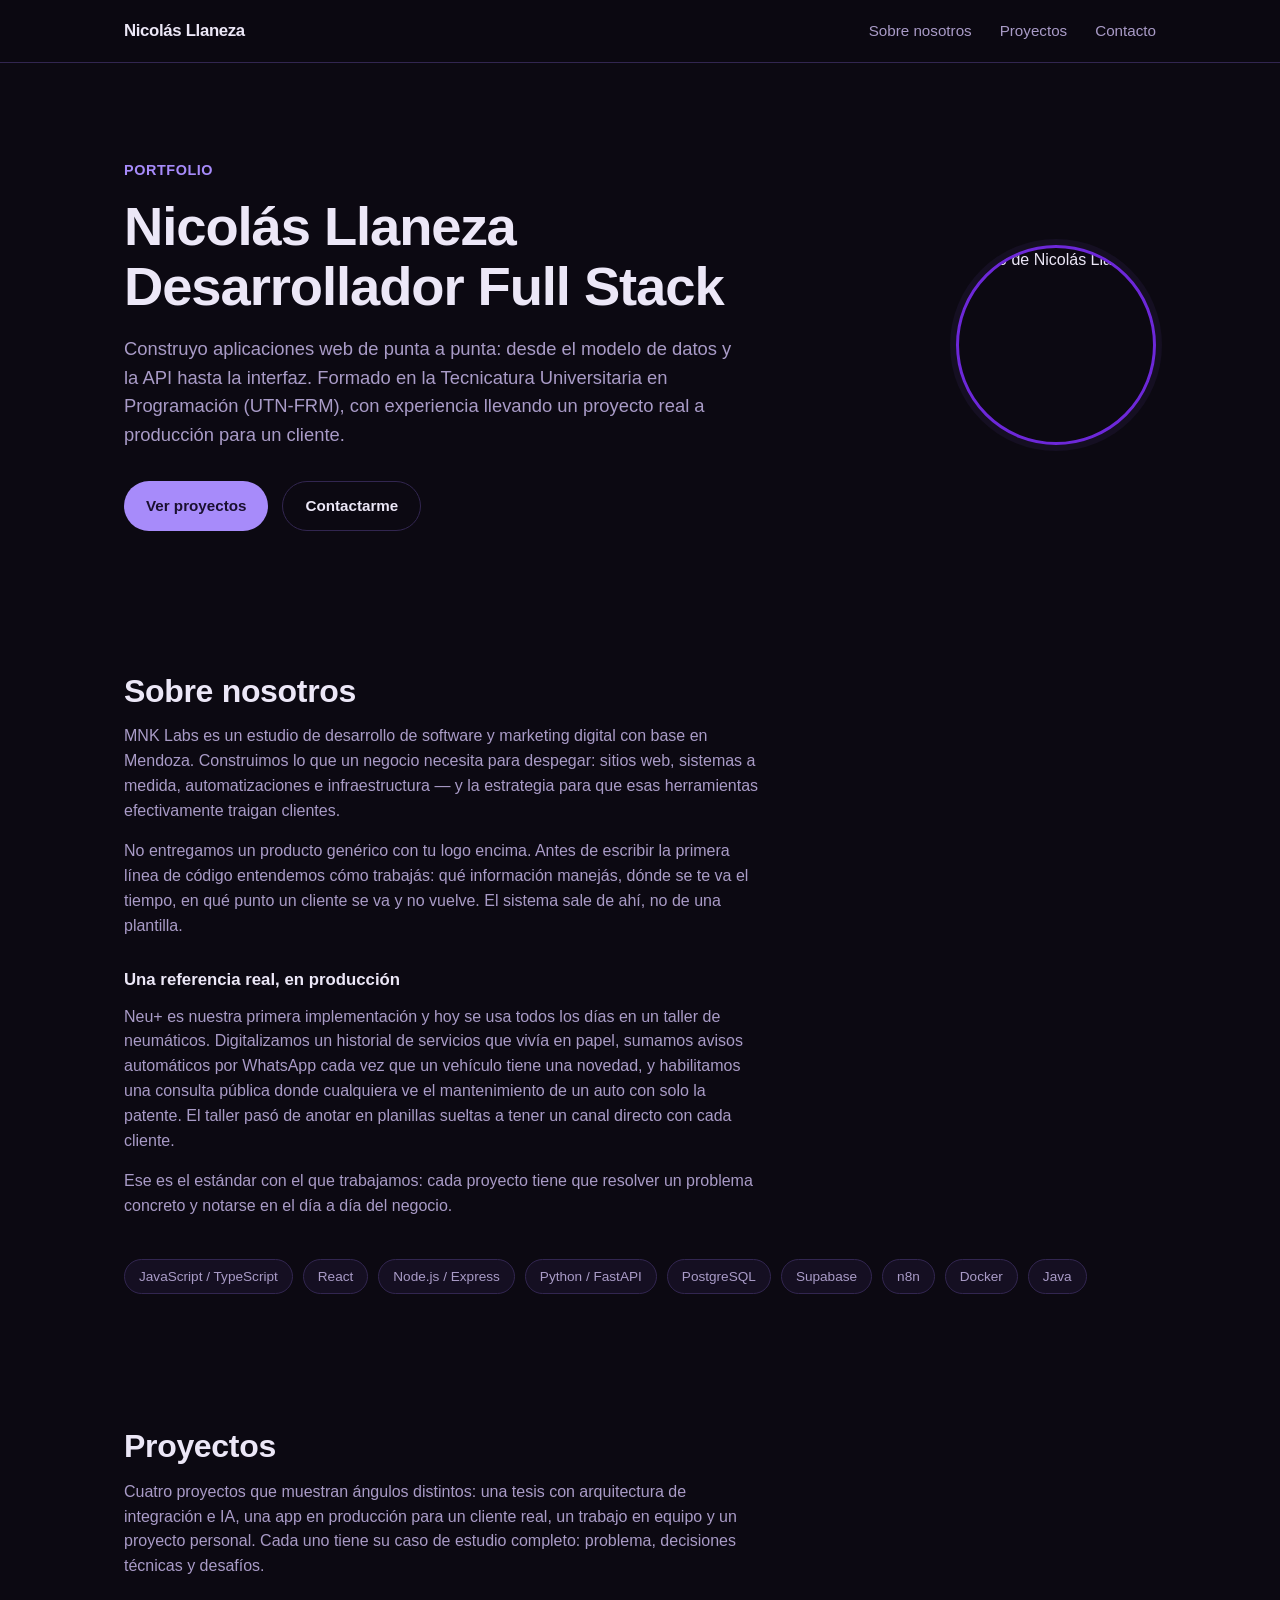
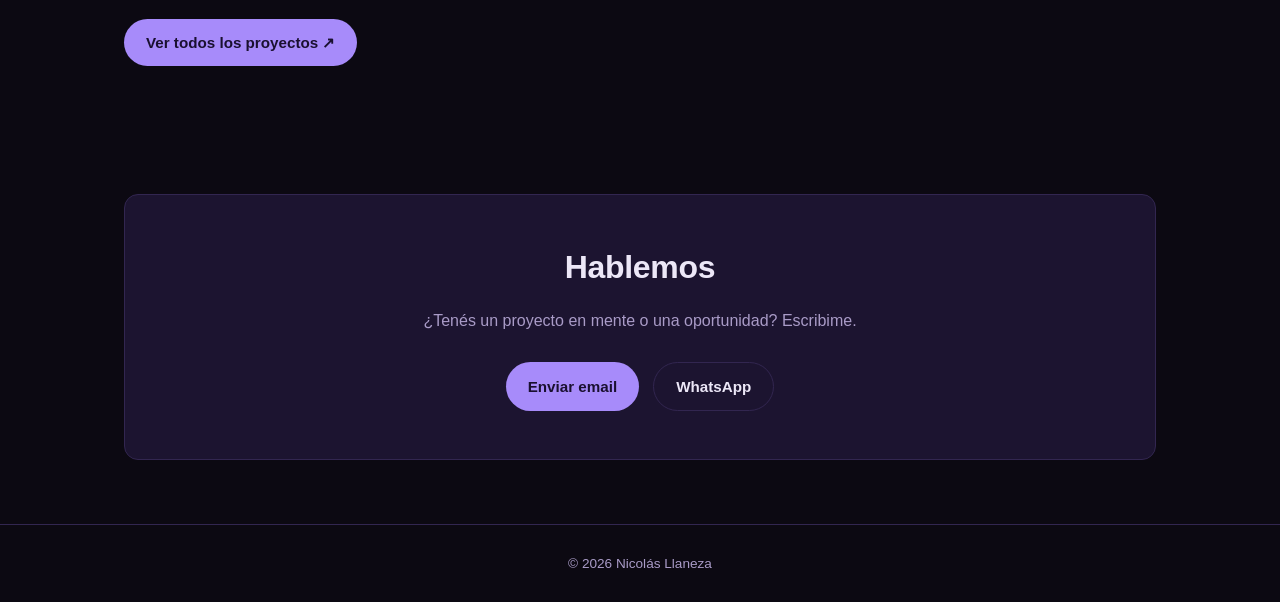
==== index.html @ ff7ce4b2 "Rewrite about section as MNK Labs company copy Reframes "Sobre mí" as "Sobre nosotros" from the stud" ====
<!DOCTYPE html>
<html lang="es">
<head>
<meta charset="UTF-8">
<meta name="viewport" content="width=device-width, initial-scale=1.0">
<title>Nicolás Llaneza — Desarrollador Full Stack</title>
<meta name="description" content="Portfolio de Nicolás Llaneza, desarrollador full stack. Proyectos con React, Node, FastAPI, Supabase y n8n.">
<link rel="stylesheet" href="assets/style.css">
</head>
<body>

<header>
  <div class="wrap">
    <nav>
      <a class="logo" href="#top">Nicolás Llaneza</a>
      <ul class="nav-links">
        <li><a href="#nosotros">Sobre nosotros</a></li>
        <li><a href="proyectos/">Proyectos</a></li>
        <li><a href="#contacto">Contacto</a></li>
      </ul>
    </nav>
  </div>
</header>

<main>
  <div class="wrap">
    <section class="hero" id="top">
      <div class="hero-inner">
        <div class="hero-text">
          <div class="eyebrow">Portfolio</div>
          <h1>Nicolás Llaneza<br>Desarrollador Full Stack</h1>
          <p class="lead">
            Construyo aplicaciones web de punta a punta: desde el modelo de datos y la API
            hasta la interfaz. Formado en la Tecnicatura Universitaria en Programación (UTN-FRM),
            con experiencia llevando un proyecto real a producción para un cliente.
          </p>
          <div class="btn-row">
            <a class="btn btn-primary" href="proyectos/">Ver proyectos</a>
            <a class="btn btn-ghost" href="#contacto">Contactarme</a>
          </div>
        </div>
        <img class="avatar" src="assets/avatar.jpg" alt="Foto de Nicolás Llaneza">
      </div>
    </section>

    <section id="nosotros">
      <h2>Sobre nosotros</h2>
      <p class="section-sub" style="margin-bottom: 16px;">
        MNK Labs es un estudio de desarrollo de software y marketing digital con base en
        Mendoza. Construimos lo que un negocio necesita para despegar: sitios web, sistemas
        a medida, automatizaciones e infraestructura — y la estrategia para que esas
        herramientas efectivamente traigan clientes.
      </p>
      <p class="section-sub" style="margin-bottom: 16px;">
        No entregamos un producto genérico con tu logo encima. Antes de escribir la primera
        línea de código entendemos cómo trabajás: qué información manejás, dónde se te va el
        tiempo, en qué punto un cliente se va y no vuelve. El sistema sale de ahí, no de una
        plantilla.
      </p>
      <h3 class="subheading">Una referencia real, en producción</h3>
      <p class="section-sub" style="margin-bottom: 16px;">
        Neu+ es nuestra primera implementación y hoy se usa todos los días en un taller de
        neumáticos. Digitalizamos un historial de servicios que vivía en papel, sumamos
        avisos automáticos por WhatsApp cada vez que un vehículo tiene una novedad, y
        habilitamos una consulta pública donde cualquiera ve el mantenimiento de un auto con
        solo la patente. El taller pasó de anotar en planillas sueltas a tener un canal
        directo con cada cliente.
      </p>
      <p class="section-sub">
        Ese es el estándar con el que trabajamos: cada proyecto tiene que resolver un
        problema concreto y notarse en el día a día del negocio.
      </p>
      <div class="stack-tags">
        <span class="tag">JavaScript / TypeScript</span>
        <span class="tag">React</span>
        <span class="tag">Node.js / Express</span>
        <span class="tag">Python / FastAPI</span>
        <span class="tag">PostgreSQL</span>
        <span class="tag">Supabase</span>
        <span class="tag">n8n</span>
        <span class="tag">Docker</span>
        <span class="tag">Java</span>
      </div>
    </section>

    <section id="proyectos">
      <h2>Proyectos</h2>
      <p class="section-sub">
        Cuatro proyectos que muestran ángulos distintos: una tesis con arquitectura de
        integración e IA, una app en producción para un cliente real, un trabajo en equipo
        y un proyecto personal. Cada uno tiene su caso de estudio completo: problema,
        decisiones técnicas y desafíos.
      </p>
      <div class="btn-row">
        <a class="btn btn-primary" href="proyectos/">Ver todos los proyectos ↗</a>
      </div>
    </section>

    <section id="contacto">
      <div class="contact-card">
        <h2>Hablemos</h2>
        <p>¿Tenés un proyecto en mente o una oportunidad? Escribime.</p>
        <div class="btn-row" style="justify-content: center;">
          <a class="btn btn-primary" href="mailto:nicolasllanezabvb@gmail.com">Enviar email</a>
          <a class="btn btn-ghost" href="https://wa.me/5492613075850" target="_blank" rel="noopener">WhatsApp</a>
        </div>
      </div>
    </section>
  </div>
</main>

<footer>
  <div class="wrap">
    © <span id="year"></span> Nicolás Llaneza
  </div>
</footer>

<script>
  document.getElementById('year').textContent = new Date().getFullYear();
</script>

</body>
</html>
---- assets/style.css ----
:root {
  --bg: #0c0912;
  --bg-alt: #150f22;
  --card: #1c1430;
  --border: #322650;
  --text: #ece7f7;
  --text-dim: #a99bc7;
  --accent: #a78bfa;
  --accent-dim: #6d28d9;
  --radius: 14px;
  --max-width: 1080px;
}

* { box-sizing: border-box; }

html { scroll-behavior: smooth; }

body {
  margin: 0;
  background: var(--bg);
  color: var(--text);
  font-family: -apple-system, BlinkMacSystemFont, "Segoe UI", Roboto, Helvetica, Arial, sans-serif;
  line-height: 1.55;
}

a { color: inherit; }

.wrap {
  max-width: var(--max-width);
  margin: 0 auto;
  padding: 0 24px;
}

/* Nav */
header {
  position: sticky;
  top: 0;
  z-index: 20;
  background: rgba(12, 9, 18, 0.85);
  backdrop-filter: blur(10px);
  border-bottom: 1px solid var(--border);
}

nav {
  display: flex;
  align-items: center;
  justify-content: space-between;
  padding: 18px 0;
}

.logo {
  font-weight: 700;
  letter-spacing: -0.02em;
  text-decoration: none;
  font-size: 1.05rem;
}

.nav-links {
  display: flex;
  gap: 28px;
  list-style: none;
  margin: 0;
  padding: 0;
}

.nav-links a {
  text-decoration: none;
  color: var(--text-dim);
  font-size: 0.95rem;
  transition: color 0.15s;
}

.nav-links a:hover { color: var(--text); }

/* Hero */
.hero {
  padding: 96px 0 72px;
}

.hero-inner {
  display: flex;
  align-items: center;
  gap: 48px;
}

.hero-text { flex: 1; min-width: 0; }

.avatar {
  flex-shrink: 0;
  width: 200px;
  height: 200px;
  border-radius: 50%;
  object-fit: cover;
  border: 3px solid var(--accent-dim);
  box-shadow: 0 0 0 6px var(--bg-alt);
}

.eyebrow {
  color: var(--accent);
  font-size: 0.9rem;
  font-weight: 600;
  letter-spacing: 0.04em;
  text-transform: uppercase;
  margin-bottom: 16px;
}

h1 {
  font-size: clamp(2.2rem, 5vw, 3.4rem);
  line-height: 1.1;
  margin: 0 0 18px;
  letter-spacing: -0.02em;
}

.hero p.lead {
  color: var(--text-dim);
  font-size: 1.15rem;
  max-width: 620px;
  margin: 0 0 32px;
}

.btn-row { display: flex; gap: 14px; flex-wrap: wrap; }

.btn {
  display: inline-flex;
  align-items: center;
  gap: 8px;
  padding: 12px 22px;
  border-radius: 999px;
  text-decoration: none;
  font-size: 0.95rem;
  font-weight: 600;
  transition: transform 0.15s, background 0.15s, border-color 0.15s;
}

.btn-primary {
  background: var(--accent);
  color: #1a1030;
}
.btn-primary:hover { transform: translateY(-1px); background: #c4b5fd; }

.btn-ghost {
  border: 1px solid var(--border);
  color: var(--text);
}
.btn-ghost:hover { border-color: var(--accent-dim); transform: translateY(-1px); }

/* Sections */
section { padding: 64px 0; }

h2 {
  font-size: clamp(1.5rem, 3vw, 2rem);
  margin: 0 0 8px;
  letter-spacing: -0.01em;
}

.section-sub {
  color: var(--text-dim);
  margin: 0 0 40px;
  max-width: 640px;
}

.subheading {
  font-size: 1.05rem;
  color: var(--text);
  margin: 28px 0 12px;
}

/* About / stack */
.stack-tags {
  display: flex;
  flex-wrap: wrap;
  gap: 10px;
  margin-top: 24px;
}

.tag {
  border: 1px solid var(--border);
  background: var(--bg-alt);
  color: var(--text-dim);
  padding: 6px 14px;
  border-radius: 999px;
  font-size: 0.85rem;
}

/* Projects */
.projects-grid {
  display: grid;
  grid-template-columns: repeat(auto-fit, minmax(320px, 1fr));
  gap: 22px;
}

.card {
  background: var(--card);
  border: 1px solid var(--border);
  border-radius: var(--radius);
  padding: 28px;
  display: flex;
  flex-direction: column;
  transition: border-color 0.2s, transform 0.2s;
  text-decoration: none;
}

.card:hover {
  border-color: var(--accent-dim);
  transform: translateY(-3px);
}

.card:focus-visible { outline: 2px solid var(--accent); outline-offset: 2px; }

.card-image {
  width: 100%;
  aspect-ratio: 16 / 10;
  object-fit: cover;
  object-position: top;
  border-radius: 10px;
  border: 1px solid var(--border);
  margin-bottom: 18px;
  background: var(--bg-alt);
}

.card-image-caption {
  font-size: 0.72rem;
  color: var(--text-dim);
  font-style: italic;
  margin: -10px 0 14px;
}

.card-kicker {
  font-size: 0.78rem;
  font-weight: 700;
  letter-spacing: 0.05em;
  text-transform: uppercase;
  color: var(--accent);
  margin-bottom: 10px;
}

.card h3 {
  margin: 0 0 10px;
  font-size: 1.25rem;
  color: var(--text);
}

.card p {
  color: var(--text-dim);
  font-size: 0.95rem;
  margin: 0 0 20px;
  flex-grow: 1;
}

.tags {
  display: flex;
  flex-wrap: wrap;
  gap: 8px;
  margin-bottom: 20px;
}

.tags span {
  font-size: 0.75rem;
  color: var(--text-dim);
  background: var(--bg-alt);
  border: 1px solid var(--border);
  padding: 3px 10px;
  border-radius: 999px;
}

.card-cta {
  display: inline-flex;
  align-items: center;
  gap: 6px;
  font-size: 0.9rem;
  font-weight: 600;
  color: var(--text);
  border-top: 1px solid var(--border);
  padding-top: 16px;
  margin-top: auto;
}
.card:hover .card-cta { color: var(--accent); }

/* Contact */
.contact-card {
  background: var(--card);
  border: 1px solid var(--border);
  border-radius: var(--radius);
  padding: 48px;
  text-align: center;
}

.contact-card h2 { margin-bottom: 12px; }
.contact-card p { color: var(--text-dim); margin-bottom: 28px; }

footer {
  border-top: 1px solid var(--border);
  padding: 28px 0;
  color: var(--text-dim);
  font-size: 0.85rem;
  text-align: center;
}

/* Projects index page */
.page-hero {
  padding: 56px 0 16px;
}

.back-link {
  display: inline-flex;
  align-items: center;
  gap: 6px;
  color: var(--text-dim);
  text-decoration: none;
  font-size: 0.9rem;
  margin-bottom: 20px;
}
.back-link:hover { color: var(--accent); }

/* Case study pages */
.case-hero {
  padding: 48px 0 32px;
}

.case-hero h1 { font-size: clamp(2rem, 4.5vw, 2.8rem); margin-bottom: 14px; }

.case-hero .lead {
  color: var(--text-dim);
  font-size: 1.1rem;
  max-width: 680px;
}

.case-image {
  display: block;
  max-width: 100%;
  width: auto;
  max-height: 70vh;
  border-radius: var(--radius);
  border: 1px solid var(--border);
  object-fit: contain;
  background: var(--bg-alt);
  margin: 24px auto 8px;
}

.case-body {
  max-width: 700px;
  padding: 32px 0;
}

.case-body h2 {
  font-size: 1.25rem;
  margin: 40px 0 12px;
}
.case-body h2:first-child { margin-top: 0; }

.case-body p {
  color: var(--text-dim);
  font-size: 1rem;
  margin: 0 0 16px;
}

.case-body ul { color: var(--text-dim); padding-left: 20px; }
.case-body li { margin-bottom: 8px; }

.case-meta {
  display: flex;
  flex-wrap: wrap;
  gap: 32px;
  padding: 20px 0;
  border-top: 1px solid var(--border);
  border-bottom: 1px solid var(--border);
  margin: 24px 0;
}
.case-meta div { min-width: 120px; }
.case-meta .label {
  font-size: 0.72rem;
  text-transform: uppercase;
  letter-spacing: 0.05em;
  color: var(--text-dim);
  margin-bottom: 4px;
}
.case-meta .value { font-weight: 600; color: var(--text); font-size: 0.95rem; }

.pager {
  display: flex;
  justify-content: space-between;
  border-top: 1px solid var(--border);
  padding-top: 24px;
  margin-top: 16px;
  font-size: 0.9rem;
}
.pager a { text-decoration: none; color: var(--text-dim); }
.pager a:hover { color: var(--accent); }

@media (max-width: 640px) {
  .nav-links { gap: 16px; }
  .hero { padding: 64px 0 48px; }
  .contact-card { padding: 32px 20px; }
  .hero-inner { flex-direction: column-reverse; text-align: center; gap: 28px; }
  .hero-text .lead { margin-left: auto; margin-right: auto; }
  .avatar { width: 140px; height: 140px; }
  .case-meta { gap: 20px; }
}
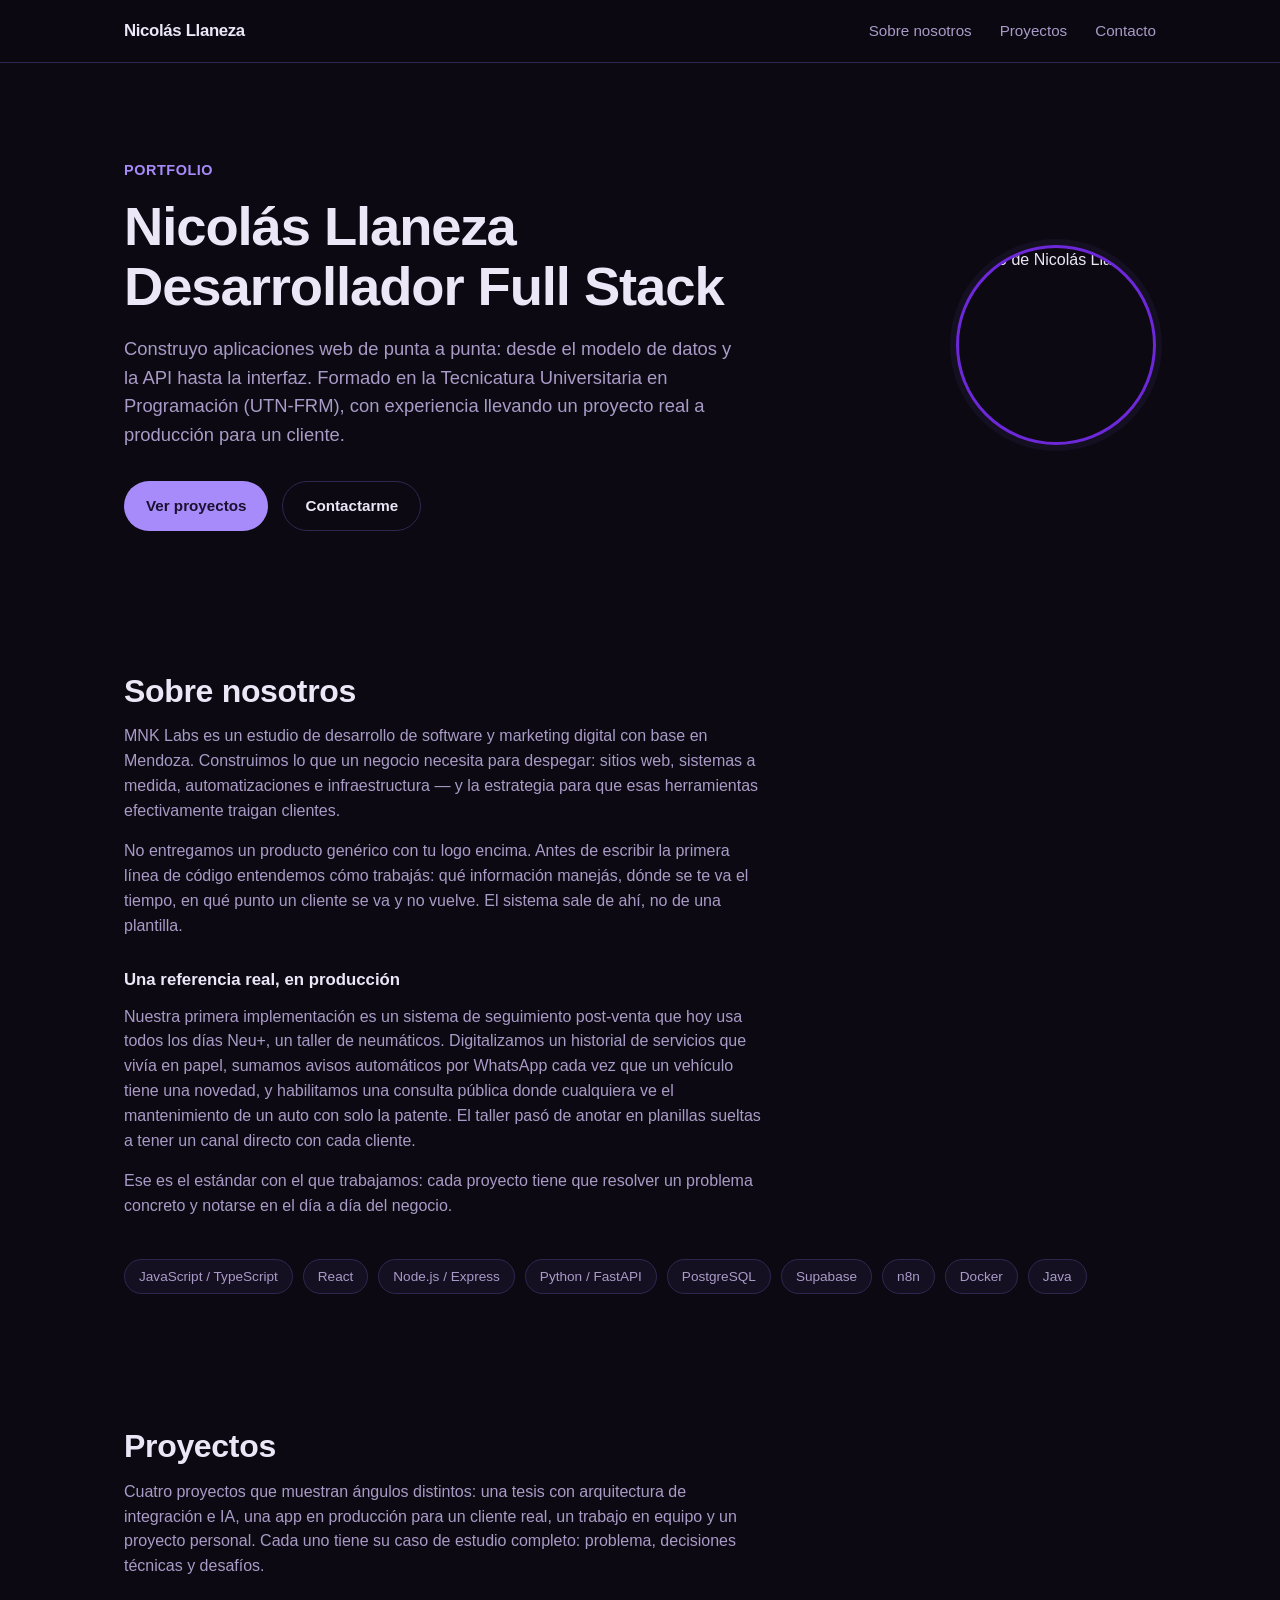
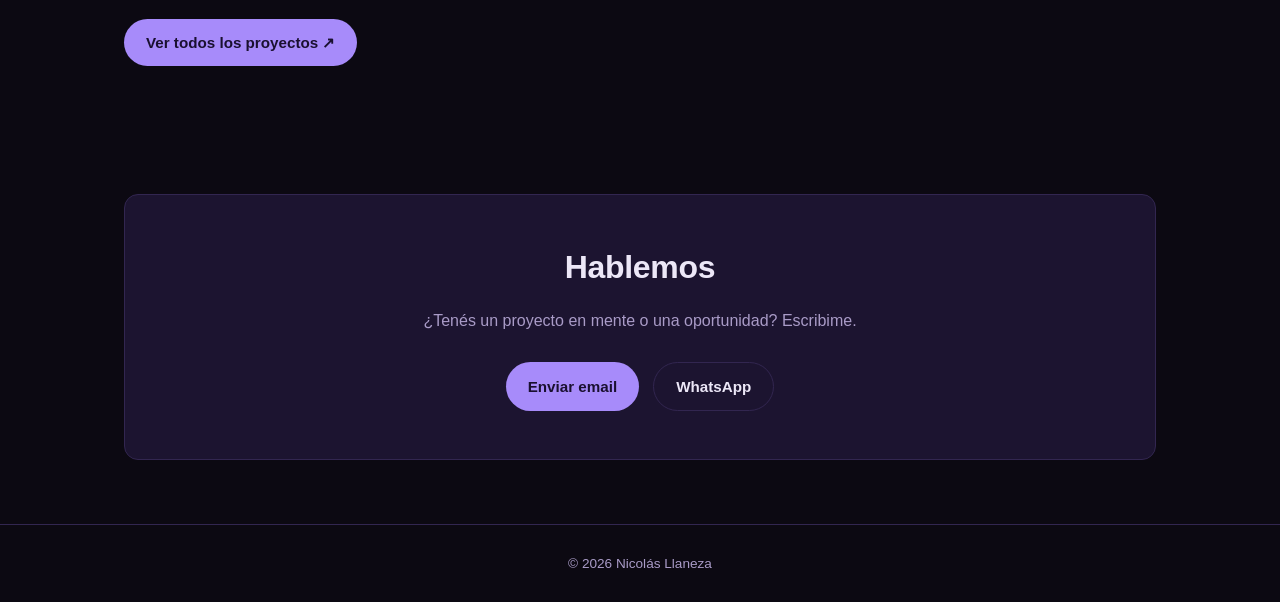
==== commit d94e222f: "Fix: Neu+ is the client, not the name of the system The case study was titled "Neu+" as if that were" ====
--- a/index.html
+++ b/index.html
@@ -59,12 +59,12 @@
       </p>
       <h3 class="subheading">Una referencia real, en producción</h3>
       <p class="section-sub" style="margin-bottom: 16px;">
-        Neu+ es nuestra primera implementación y hoy se usa todos los días en un taller de
-        neumáticos. Digitalizamos un historial de servicios que vivía en papel, sumamos
-        avisos automáticos por WhatsApp cada vez que un vehículo tiene una novedad, y
-        habilitamos una consulta pública donde cualquiera ve el mantenimiento de un auto con
-        solo la patente. El taller pasó de anotar en planillas sueltas a tener un canal
-        directo con cada cliente.
+        Nuestra primera implementación es un sistema de seguimiento post-venta que hoy usa
+        todos los días Neu+, un taller de neumáticos. Digitalizamos un historial de
+        servicios que vivía en papel, sumamos avisos automáticos por WhatsApp cada vez que
+        un vehículo tiene una novedad, y habilitamos una consulta pública donde cualquiera
+        ve el mantenimiento de un auto con solo la patente. El taller pasó de anotar en
+        planillas sueltas a tener un canal directo con cada cliente.
       </p>
       <p class="section-sub">
         Ese es el estándar con el que trabajamos: cada proyecto tiene que resolver un
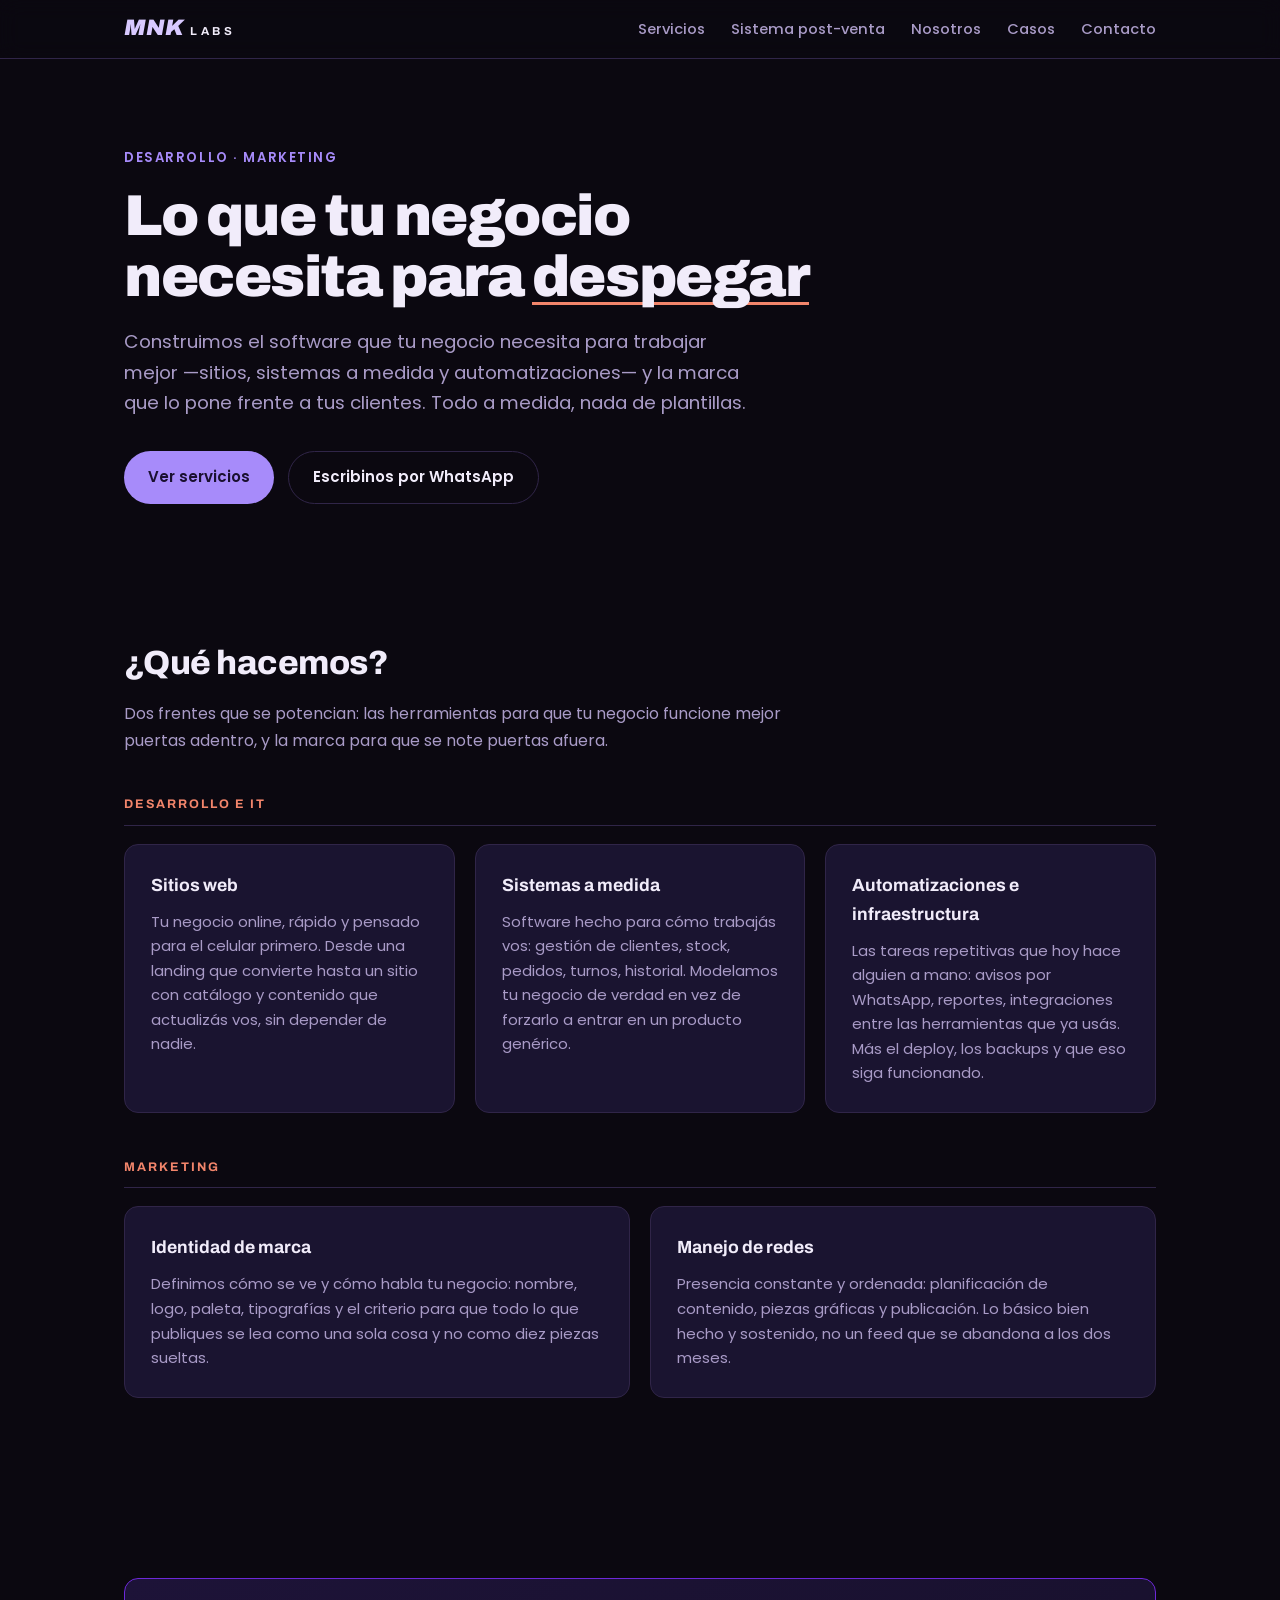
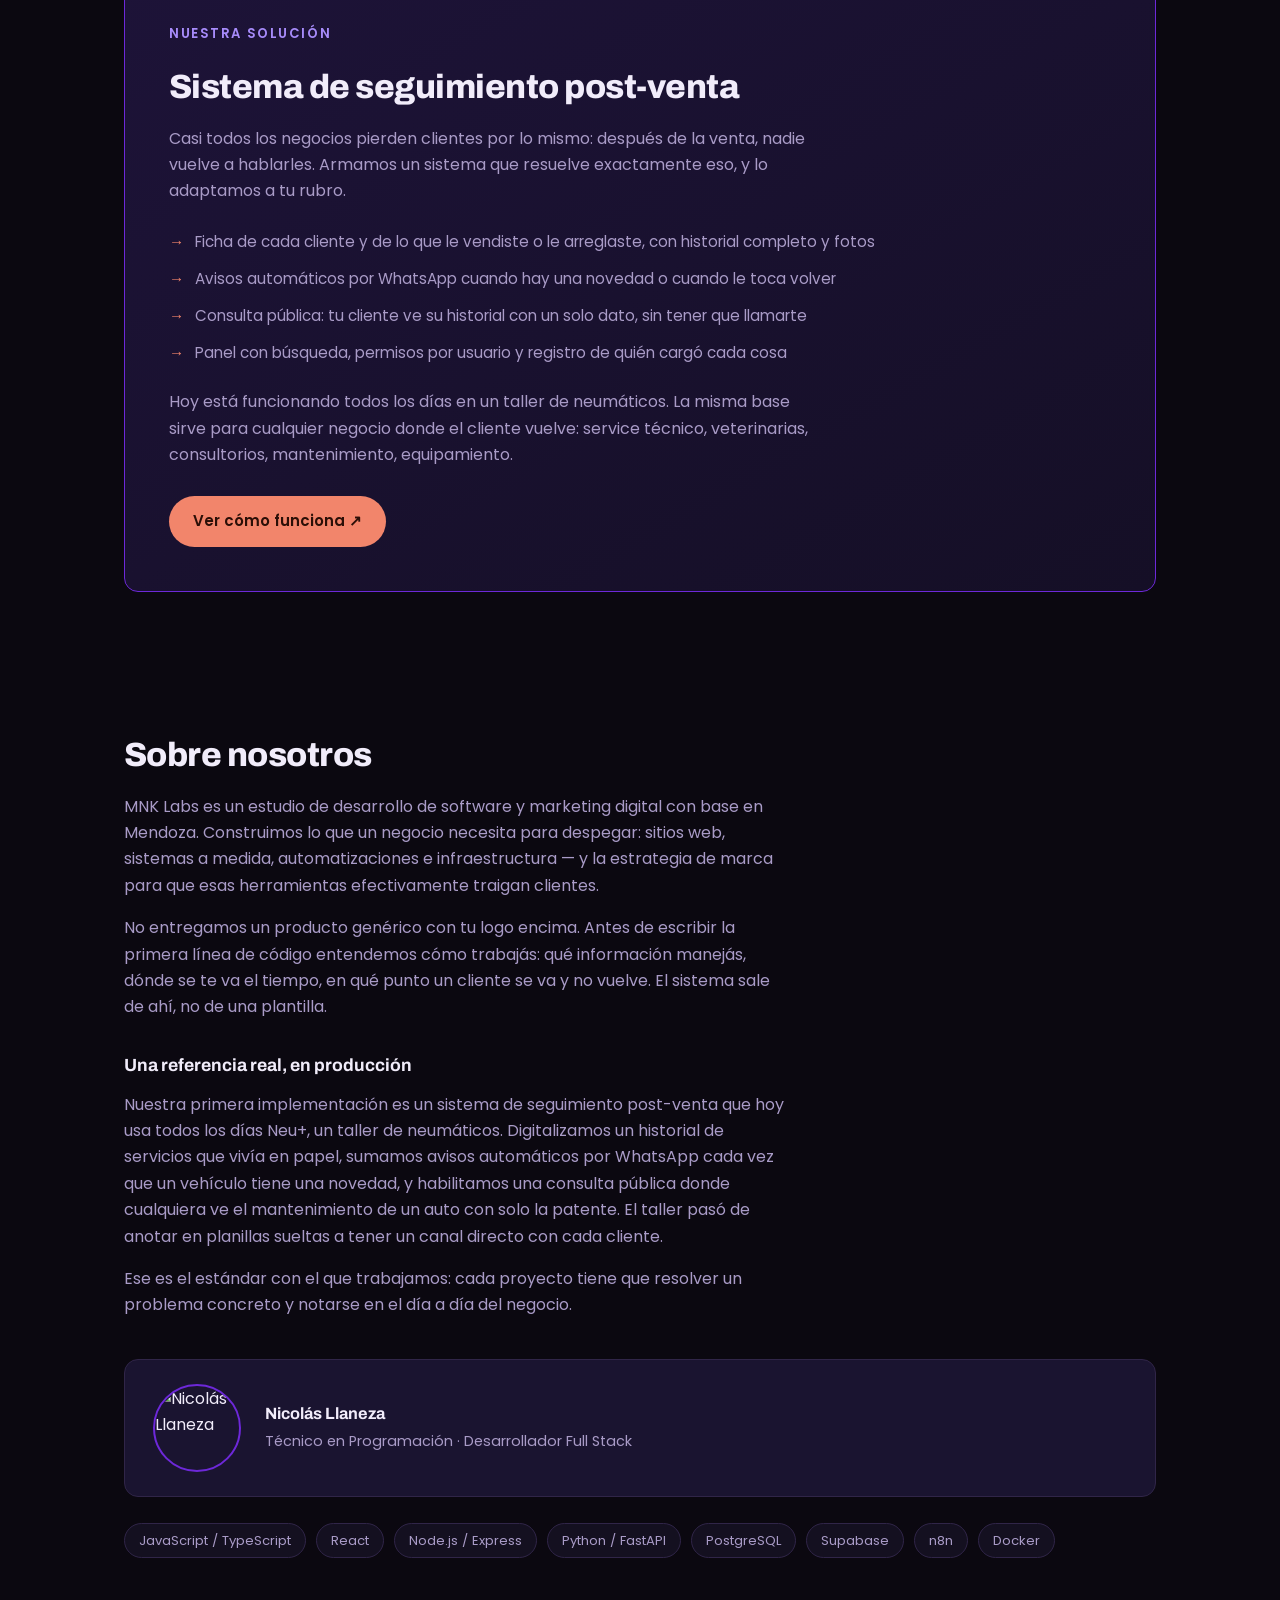
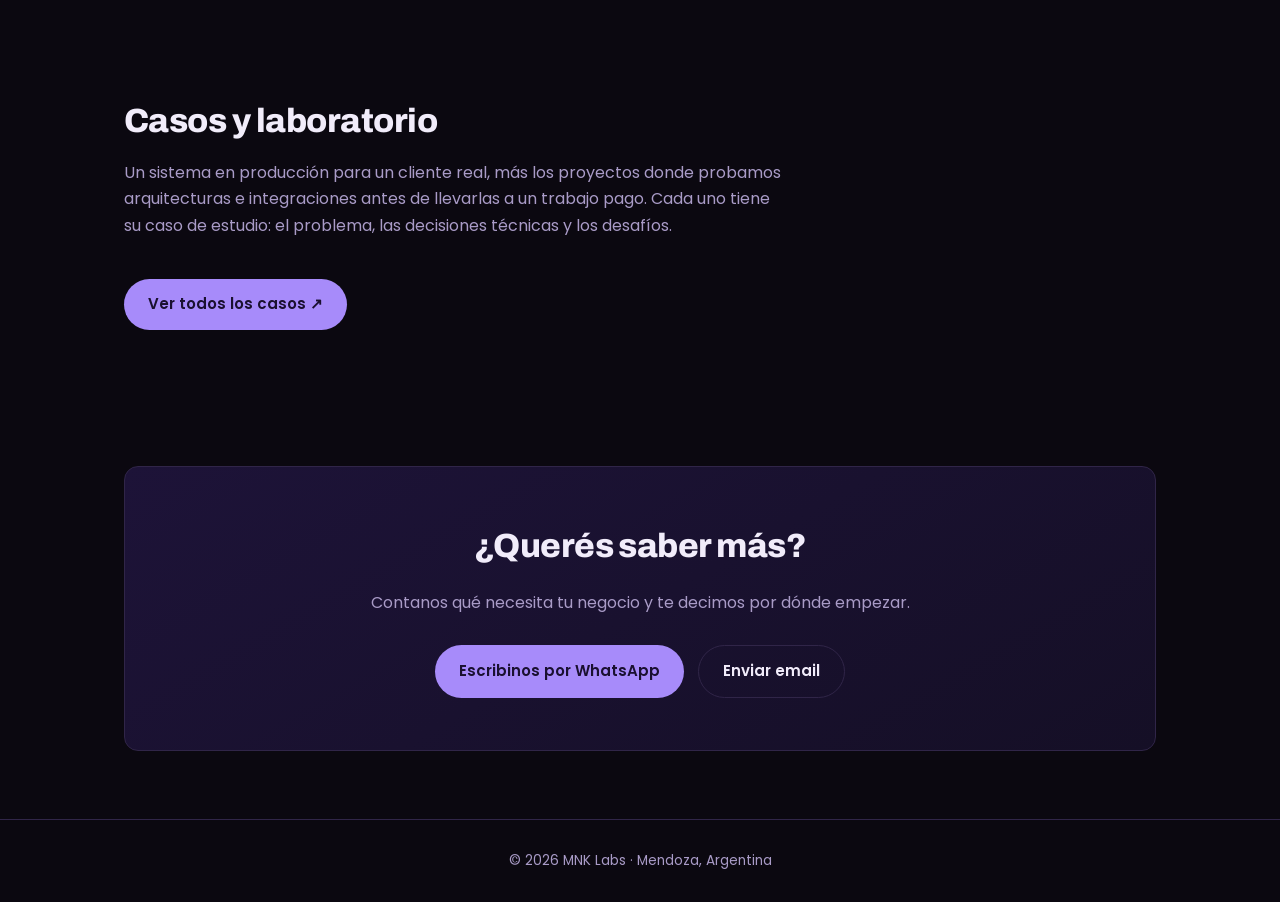
==== commit fa38101c: "Rebrand site from personal portfolio to MNK Labs Turns the personal portfolio into a studio site:  -" ====
--- a/index.html
+++ b/index.html
@@ -3,8 +3,11 @@
 <head>
 <meta charset="UTF-8">
 <meta name="viewport" content="width=device-width, initial-scale=1.0">
-<title>Nicolás Llaneza — Desarrollador Full Stack</title>
-<meta name="description" content="Portfolio de Nicolás Llaneza, desarrollador full stack. Proyectos con React, Node, FastAPI, Supabase y n8n.">
+<title>MNK Labs — Software y marketing para tu negocio</title>
+<meta name="description" content="MNK Labs: desarrollo de sitios web, sistemas a medida, automatizaciones e identidad de marca. Estudio de software y marketing en Mendoza.">
+<link rel="preconnect" href="https://fonts.googleapis.com">
+<link rel="preconnect" href="https://fonts.gstatic.com" crossorigin>
+<link href="https://fonts.googleapis.com/css2?family=Archivo:ital,wght@0,400..900;1,400..900&family=Poppins:wght@400;500;600;700&display=swap" rel="stylesheet">
 <link rel="stylesheet" href="assets/style.css">
 </head>
 <body>
@@ -12,10 +15,12 @@
 <header>
   <div class="wrap">
     <nav>
-      <a class="logo" href="#top">Nicolás Llaneza</a>
+      <a class="logo" href="#top"><span class="logo-mnk">MNK</span><span class="logo-labs">LABS</span></a>
       <ul class="nav-links">
-        <li><a href="#nosotros">Sobre nosotros</a></li>
-        <li><a href="proyectos/">Proyectos</a></li>
+        <li><a href="#servicios">Servicios</a></li>
+        <li><a href="#sistema">Sistema post-venta</a></li>
+        <li><a href="#nosotros">Nosotros</a></li>
+        <li><a href="proyectos/">Casos</a></li>
         <li><a href="#contacto">Contacto</a></li>
       </ul>
     </nav>
@@ -24,22 +29,104 @@
 
 <main>
   <div class="wrap">
+
     <section class="hero" id="top">
-      <div class="hero-inner">
-        <div class="hero-text">
-          <div class="eyebrow">Portfolio</div>
-          <h1>Nicolás Llaneza<br>Desarrollador Full Stack</h1>
-          <p class="lead">
-            Construyo aplicaciones web de punta a punta: desde el modelo de datos y la API
-            hasta la interfaz. Formado en la Tecnicatura Universitaria en Programación (UTN-FRM),
-            con experiencia llevando un proyecto real a producción para un cliente.
-          </p>
-          <div class="btn-row">
-            <a class="btn btn-primary" href="proyectos/">Ver proyectos</a>
-            <a class="btn btn-ghost" href="#contacto">Contactarme</a>
-          </div>
-        </div>
-        <img class="avatar" src="assets/avatar.jpg" alt="Foto de Nicolás Llaneza">
+      <div class="eyebrow">Desarrollo · Marketing</div>
+      <h1>Lo que tu negocio<br>necesita para <span class="underline">despegar</span></h1>
+      <p class="lead">
+        Construimos el software que tu negocio necesita para trabajar mejor —sitios,
+        sistemas a medida y automatizaciones— y la marca que lo pone frente a tus clientes.
+        Todo a medida, nada de plantillas.
+      </p>
+      <div class="btn-row">
+        <a class="btn btn-primary" href="#servicios">Ver servicios</a>
+        <a class="btn btn-ghost" href="https://wa.me/5492613075850" target="_blank" rel="noopener">Escribinos por WhatsApp</a>
+      </div>
+    </section>
+
+    <section id="servicios">
+      <h2>¿Qué hacemos?</h2>
+      <p class="section-sub">
+        Dos frentes que se potencian: las herramientas para que tu negocio funcione mejor
+        puertas adentro, y la marca para que se note puertas afuera.
+      </p>
+
+      <div class="service-group">
+        <div class="group-label">Desarrollo e IT</div>
+        <div class="services-grid">
+          <div class="service">
+            <h3>Sitios web</h3>
+            <p>
+              Tu negocio online, rápido y pensado para el celular primero. Desde una
+              landing que convierte hasta un sitio con catálogo y contenido que
+              actualizás vos, sin depender de nadie.
+            </p>
+          </div>
+          <div class="service">
+            <h3>Sistemas a medida</h3>
+            <p>
+              Software hecho para cómo trabajás vos: gestión de clientes, stock, pedidos,
+              turnos, historial. Modelamos tu negocio de verdad en vez de forzarlo a
+              entrar en un producto genérico.
+            </p>
+          </div>
+          <div class="service">
+            <h3>Automatizaciones e infraestructura</h3>
+            <p>
+              Las tareas repetitivas que hoy hace alguien a mano: avisos por WhatsApp,
+              reportes, integraciones entre las herramientas que ya usás. Más el deploy,
+              los backups y que eso siga funcionando.
+            </p>
+          </div>
+        </div>
+      </div>
+
+      <div class="service-group">
+        <div class="group-label">Marketing</div>
+        <div class="services-grid">
+          <div class="service">
+            <h3>Identidad de marca</h3>
+            <p>
+              Definimos cómo se ve y cómo habla tu negocio: nombre, logo, paleta,
+              tipografías y el criterio para que todo lo que publiques se lea como una
+              sola cosa y no como diez piezas sueltas.
+            </p>
+          </div>
+          <div class="service">
+            <h3>Manejo de redes</h3>
+            <p>
+              Presencia constante y ordenada: planificación de contenido, piezas gráficas
+              y publicación. Lo básico bien hecho y sostenido, no un feed que se abandona
+              a los dos meses.
+            </p>
+          </div>
+        </div>
+      </div>
+    </section>
+
+    <section id="sistema">
+      <div class="product">
+        <div class="eyebrow">Nuestra solución</div>
+        <h2>Sistema de seguimiento post-venta</h2>
+        <p class="section-sub" style="margin-bottom: 0;">
+          Casi todos los negocios pierden clientes por lo mismo: después de la venta, nadie
+          vuelve a hablarles. Armamos un sistema que resuelve exactamente eso, y lo
+          adaptamos a tu rubro.
+        </p>
+        <ul>
+          <li>Ficha de cada cliente y de lo que le vendiste o le arreglaste, con historial completo y fotos</li>
+          <li>Avisos automáticos por WhatsApp cuando hay una novedad o cuando le toca volver</li>
+          <li>Consulta pública: tu cliente ve su historial con un solo dato, sin tener que llamarte</li>
+          <li>Panel con búsqueda, permisos por usuario y registro de quién cargó cada cosa</li>
+        </ul>
+        <p class="section-sub" style="margin-bottom: 28px;">
+          Hoy está funcionando todos los días en un taller de neumáticos. La misma base
+          sirve para cualquier negocio donde el cliente vuelve: service técnico,
+          veterinarias, consultorios, mantenimiento, equipamiento.
+        </p>
+        <div class="btn-row">
+          <a class="btn btn-coral" href="proyectos/neu.html">Ver cómo funciona ↗</a>
+        </div>
       </div>
     </section>
 
@@ -48,8 +135,8 @@
       <p class="section-sub" style="margin-bottom: 16px;">
         MNK Labs es un estudio de desarrollo de software y marketing digital con base en
         Mendoza. Construimos lo que un negocio necesita para despegar: sitios web, sistemas
-        a medida, automatizaciones e infraestructura — y la estrategia para que esas
-        herramientas efectivamente traigan clientes.
+        a medida, automatizaciones e infraestructura — y la estrategia de marca para que
+        esas herramientas efectivamente traigan clientes.
       </p>
       <p class="section-sub" style="margin-bottom: 16px;">
         No entregamos un producto genérico con tu logo encima. Antes de escribir la primera
@@ -70,6 +157,15 @@
         Ese es el estándar con el que trabajamos: cada proyecto tiene que resolver un
         problema concreto y notarse en el día a día del negocio.
       </p>
+
+      <div class="founder">
+        <img src="assets/avatar.jpg" alt="Nicolás Llaneza">
+        <div>
+          <div class="name">Nicolás Llaneza</div>
+          <div class="role">Técnico en Programación · Desarrollador Full Stack</div>
+        </div>
+      </div>
+
       <div class="stack-tags">
         <span class="tag">JavaScript / TypeScript</span>
         <span class="tag">React</span>
@@ -79,39 +175,38 @@
         <span class="tag">Supabase</span>
         <span class="tag">n8n</span>
         <span class="tag">Docker</span>
-        <span class="tag">Java</span>
-      </div>
-    </section>
-
-    <section id="proyectos">
-      <h2>Proyectos</h2>
+      </div>
+    </section>
+
+    <section id="casos">
+      <h2>Casos y laboratorio</h2>
       <p class="section-sub">
-        Cuatro proyectos que muestran ángulos distintos: una tesis con arquitectura de
-        integración e IA, una app en producción para un cliente real, un trabajo en equipo
-        y un proyecto personal. Cada uno tiene su caso de estudio completo: problema,
-        decisiones técnicas y desafíos.
+        Un sistema en producción para un cliente real, más los proyectos donde probamos
+        arquitecturas e integraciones antes de llevarlas a un trabajo pago. Cada uno tiene
+        su caso de estudio: el problema, las decisiones técnicas y los desafíos.
       </p>
       <div class="btn-row">
-        <a class="btn btn-primary" href="proyectos/">Ver todos los proyectos ↗</a>
+        <a class="btn btn-primary" href="proyectos/">Ver todos los casos ↗</a>
       </div>
     </section>
 
     <section id="contacto">
       <div class="contact-card">
-        <h2>Hablemos</h2>
-        <p>¿Tenés un proyecto en mente o una oportunidad? Escribime.</p>
+        <h2>¿Querés saber más?</h2>
+        <p>Contanos qué necesita tu negocio y te decimos por dónde empezar.</p>
         <div class="btn-row" style="justify-content: center;">
-          <a class="btn btn-primary" href="mailto:nicolasllanezabvb@gmail.com">Enviar email</a>
-          <a class="btn btn-ghost" href="https://wa.me/5492613075850" target="_blank" rel="noopener">WhatsApp</a>
-        </div>
-      </div>
-    </section>
+          <a class="btn btn-primary" href="https://wa.me/5492613075850" target="_blank" rel="noopener">Escribinos por WhatsApp</a>
+          <a class="btn btn-ghost" href="mailto:nicolasllanezabvb@gmail.com">Enviar email</a>
+        </div>
+      </div>
+    </section>
+
   </div>
 </main>
 
 <footer>
   <div class="wrap">
-    © <span id="year"></span> Nicolás Llaneza
+    © <span id="year"></span> MNK Labs · Mendoza, Argentina
   </div>
 </footer>
 
--- a/assets/style.css
+++ b/assets/style.css
@@ -1,12 +1,28 @@
+/* ==========================================================================
+   MNK Labs — hoja de estilos compartida
+   ========================================================================== */
+
 :root {
-  --bg: #0c0912;
-  --bg-alt: #150f22;
-  --card: #1c1430;
-  --border: #322650;
-  --text: #ece7f7;
+  /* Superficie */
+  --bg: #0b0810;
+  --bg-alt: #141020;
+  --card: #1a1430;
+  --border: #302548;
+
+  /* Texto */
+  --text: #f1ecfa;
   --text-dim: #a99bc7;
-  --accent: #a78bfa;
+
+  /* Marca */
+  --accent: #a78bfa;      /* violeta MNK — botones, kickers, links */
   --accent-dim: #6d28d9;
+  --coral: #f2856b;       /* coral — subrayados y destaques */
+  --lavender: #d8c9ff;
+
+  /* Tipografía */
+  --font-display: 'Archivo', -apple-system, BlinkMacSystemFont, 'Segoe UI', sans-serif;
+  --font-body: 'Poppins', -apple-system, BlinkMacSystemFont, 'Segoe UI', Roboto, sans-serif;
+
   --radius: 14px;
   --max-width: 1080px;
 }
@@ -19,8 +35,9 @@
   margin: 0;
   background: var(--bg);
   color: var(--text);
-  font-family: -apple-system, BlinkMacSystemFont, "Segoe UI", Roboto, Helvetica, Arial, sans-serif;
-  line-height: 1.55;
+  font-family: var(--font-body);
+  line-height: 1.65;
+  -webkit-font-smoothing: antialiased;
 }
 
 a { color: inherit; }
@@ -31,12 +48,35 @@
   padding: 0 24px;
 }
 
-/* Nav */
+/* --- Marca --------------------------------------------------------------- */
+.logo {
+  display: inline-flex;
+  align-items: baseline;
+  gap: 7px;
+  text-decoration: none;
+  font-family: var(--font-display);
+}
+.logo-mnk {
+  font-weight: 900;
+  font-style: italic;
+  font-size: 1.4rem;
+  line-height: 1;
+  letter-spacing: -0.01em;
+  color: var(--lavender);
+}
+.logo-labs {
+  font-weight: 700;
+  font-size: 0.72rem;
+  letter-spacing: 0.3em;
+  color: var(--text);
+}
+
+/* --- Nav ----------------------------------------------------------------- */
 header {
   position: sticky;
   top: 0;
   z-index: 20;
-  background: rgba(12, 9, 18, 0.85);
+  background: rgba(11, 8, 16, 0.88);
   backdrop-filter: blur(10px);
   border-bottom: 1px solid var(--border);
 }
@@ -45,19 +85,13 @@
   display: flex;
   align-items: center;
   justify-content: space-between;
-  padding: 18px 0;
-}
-
-.logo {
-  font-weight: 700;
-  letter-spacing: -0.02em;
-  text-decoration: none;
-  font-size: 1.05rem;
+  gap: 20px;
+  padding: 16px 0;
 }
 
 .nav-links {
   display: flex;
-  gap: 28px;
+  gap: 26px;
   list-style: none;
   margin: 0;
   padding: 0;
@@ -66,111 +100,177 @@
 .nav-links a {
   text-decoration: none;
   color: var(--text-dim);
-  font-size: 0.95rem;
+  font-size: 0.92rem;
+  font-weight: 500;
   transition: color 0.15s;
 }
-
 .nav-links a:hover { color: var(--text); }
 
-/* Hero */
-.hero {
-  padding: 96px 0 72px;
-}
-
-.hero-inner {
-  display: flex;
-  align-items: center;
-  gap: 48px;
-}
-
-.hero-text { flex: 1; min-width: 0; }
-
-.avatar {
-  flex-shrink: 0;
-  width: 200px;
-  height: 200px;
-  border-radius: 50%;
-  object-fit: cover;
-  border: 3px solid var(--accent-dim);
-  box-shadow: 0 0 0 6px var(--bg-alt);
+/* --- Tipografía ---------------------------------------------------------- */
+h1, h2, h3 { font-family: var(--font-display); }
+
+h1 {
+  font-size: clamp(2.3rem, 5.5vw, 3.6rem);
+  font-weight: 900;
+  line-height: 1.06;
+  margin: 0 0 20px;
+  letter-spacing: -0.025em;
+}
+
+h2 {
+  font-size: clamp(1.6rem, 3.2vw, 2.1rem);
+  font-weight: 800;
+  margin: 0 0 10px;
+  letter-spacing: -0.015em;
+}
+
+/* Subrayado coral, como en las piezas de marca */
+.underline {
+  background-image: linear-gradient(var(--coral), var(--coral));
+  background-repeat: no-repeat;
+  background-size: 100% 3px;
+  background-position: 0 92%;
+  padding-bottom: 2px;
 }
 
 .eyebrow {
   color: var(--accent);
-  font-size: 0.9rem;
+  font-size: 0.82rem;
   font-weight: 600;
-  letter-spacing: 0.04em;
+  letter-spacing: 0.12em;
   text-transform: uppercase;
   margin-bottom: 16px;
 }
 
-h1 {
-  font-size: clamp(2.2rem, 5vw, 3.4rem);
-  line-height: 1.1;
-  margin: 0 0 18px;
-  letter-spacing: -0.02em;
-}
-
-.hero p.lead {
-  color: var(--text-dim);
-  font-size: 1.15rem;
-  max-width: 620px;
-  margin: 0 0 32px;
-}
-
+.section-sub {
+  color: var(--text-dim);
+  margin: 0 0 40px;
+  max-width: 660px;
+}
+
+.subheading {
+  font-family: var(--font-display);
+  font-size: 1.1rem;
+  font-weight: 700;
+  color: var(--text);
+  margin: 30px 0 12px;
+}
+
+/* --- Botones ------------------------------------------------------------- */
 .btn-row { display: flex; gap: 14px; flex-wrap: wrap; }
 
 .btn {
   display: inline-flex;
   align-items: center;
   gap: 8px;
-  padding: 12px 22px;
+  padding: 13px 24px;
   border-radius: 999px;
   text-decoration: none;
-  font-size: 0.95rem;
+  font-size: 0.94rem;
   font-weight: 600;
   transition: transform 0.15s, background 0.15s, border-color 0.15s;
 }
 
-.btn-primary {
-  background: var(--accent);
-  color: #1a1030;
-}
+.btn-primary { background: var(--accent); color: #1a1030; }
 .btn-primary:hover { transform: translateY(-1px); background: #c4b5fd; }
 
-.btn-ghost {
-  border: 1px solid var(--border);
-  color: var(--text);
-}
+.btn-ghost { border: 1px solid var(--border); color: var(--text); }
 .btn-ghost:hover { border-color: var(--accent-dim); transform: translateY(-1px); }
 
-/* Sections */
-section { padding: 64px 0; }
-
-h2 {
-  font-size: clamp(1.5rem, 3vw, 2rem);
-  margin: 0 0 8px;
-  letter-spacing: -0.01em;
-}
-
-.section-sub {
-  color: var(--text-dim);
-  margin: 0 0 40px;
+.btn-coral { background: var(--coral); color: #2b0f07; }
+.btn-coral:hover { transform: translateY(-1px); background: #ff9c81; }
+
+/* --- Secciones ----------------------------------------------------------- */
+section { padding: 68px 0; }
+
+/* --- Hero ---------------------------------------------------------------- */
+.hero { padding: 88px 0 64px; }
+
+.hero .lead {
+  color: var(--text-dim);
+  font-size: 1.16rem;
   max-width: 640px;
-}
-
-.subheading {
-  font-size: 1.05rem;
-  color: var(--text);
-  margin: 28px 0 12px;
-}
-
-/* About / stack */
+  margin: 0 0 32px;
+}
+
+/* --- Servicios ----------------------------------------------------------- */
+.service-group { margin-bottom: 44px; }
+
+.group-label {
+  font-family: var(--font-display);
+  font-size: 0.78rem;
+  font-weight: 700;
+  letter-spacing: 0.16em;
+  text-transform: uppercase;
+  color: var(--coral);
+  margin-bottom: 18px;
+  padding-bottom: 10px;
+  border-bottom: 1px solid var(--border);
+}
+
+.services-grid {
+  display: grid;
+  grid-template-columns: repeat(auto-fit, minmax(280px, 1fr));
+  gap: 20px;
+}
+
+.service {
+  background: var(--card);
+  border: 1px solid var(--border);
+  border-radius: var(--radius);
+  padding: 26px;
+  transition: border-color 0.2s, transform 0.2s;
+}
+.service:hover { border-color: var(--accent-dim); transform: translateY(-3px); }
+
+.service h3 {
+  font-size: 1.1rem;
+  font-weight: 700;
+  margin: 0 0 10px;
+}
+
+.service p {
+  color: var(--text-dim);
+  font-size: 0.93rem;
+  margin: 0;
+}
+
+/* --- Producto destacado -------------------------------------------------- */
+.product {
+  background: linear-gradient(150deg, #1d1338 0%, #150f26 100%);
+  border: 1px solid var(--accent-dim);
+  border-radius: var(--radius);
+  padding: 44px;
+}
+
+.product ul {
+  color: var(--text-dim);
+  padding-left: 0;
+  list-style: none;
+  margin: 24px 0;
+  display: grid;
+  gap: 12px;
+}
+
+.product li {
+  padding-left: 26px;
+  position: relative;
+  font-size: 0.95rem;
+}
+.product li::before {
+  content: "→";
+  position: absolute;
+  left: 0;
+  color: var(--coral);
+  font-weight: 700;
+}
+
+/* --- Stack --------------------------------------------------------------- */
 .stack-tags {
   display: flex;
   flex-wrap: wrap;
   gap: 10px;
-  margin-top: 24px;
+  margin-top: 26px;
 }
 
 .tag {
@@ -179,10 +279,40 @@
   color: var(--text-dim);
   padding: 6px 14px;
   border-radius: 999px;
-  font-size: 0.85rem;
-}
-
-/* Projects */
+  font-size: 0.82rem;
+}
+
+/* --- Quién está detrás --------------------------------------------------- */
+.founder {
+  display: flex;
+  align-items: center;
+  gap: 24px;
+  background: var(--card);
+  border: 1px solid var(--border);
+  border-radius: var(--radius);
+  padding: 24px 28px;
+  margin-top: 32px;
+}
+
+.founder img {
+  flex-shrink: 0;
+  width: 88px;
+  height: 88px;
+  border-radius: 50%;
+  object-fit: cover;
+  border: 2px solid var(--accent-dim);
+}
+
+.founder .name {
+  font-family: var(--font-display);
+  font-weight: 700;
+  font-size: 1.02rem;
+  margin-bottom: 2px;
+}
+
+.founder .role { color: var(--text-dim); font-size: 0.9rem; }
+
+/* --- Casos --------------------------------------------------------------- */
 .projects-grid {
   display: grid;
   grid-template-columns: repeat(auto-fit, minmax(320px, 1fr));
@@ -193,19 +323,27 @@
   background: var(--card);
   border: 1px solid var(--border);
   border-radius: var(--radius);
-  padding: 28px;
+  padding: 26px;
   display: flex;
   flex-direction: column;
   transition: border-color 0.2s, transform 0.2s;
   text-decoration: none;
 }
-
-.card:hover {
-  border-color: var(--accent-dim);
-  transform: translateY(-3px);
-}
-
+.card:hover { border-color: var(--accent-dim); transform: translateY(-3px); }
 .card:focus-visible { outline: 2px solid var(--accent); outline-offset: 2px; }
+
+/* Caso destacado: media a la izquierda, contenido a la derecha */
+.card-featured { flex-direction: row; gap: 30px; align-items: stretch; }
+
+.featured-media { width: 46%; flex-shrink: 0; }
+.featured-media .card-image { margin-bottom: 8px; }
+
+.featured-body {
+  display: flex;
+  flex-direction: column;
+  flex: 1;
+  min-width: 0;
+}
 
 .card-image {
   width: 100%;
@@ -226,9 +364,9 @@
 }
 
 .card-kicker {
-  font-size: 0.78rem;
-  font-weight: 700;
-  letter-spacing: 0.05em;
+  font-size: 0.74rem;
+  font-weight: 700;
+  letter-spacing: 0.09em;
   text-transform: uppercase;
   color: var(--accent);
   margin-bottom: 10px;
@@ -236,26 +374,22 @@
 
 .card h3 {
   margin: 0 0 10px;
-  font-size: 1.25rem;
+  font-size: 1.18rem;
+  font-weight: 700;
   color: var(--text);
 }
 
 .card p {
   color: var(--text-dim);
-  font-size: 0.95rem;
+  font-size: 0.93rem;
   margin: 0 0 20px;
   flex-grow: 1;
 }
 
-.tags {
-  display: flex;
-  flex-wrap: wrap;
-  gap: 8px;
-  margin-bottom: 20px;
-}
+.tags { display: flex; flex-wrap: wrap; gap: 8px; margin-bottom: 20px; }
 
 .tags span {
-  font-size: 0.75rem;
+  font-size: 0.73rem;
   color: var(--text-dim);
   background: var(--bg-alt);
   border: 1px solid var(--border);
@@ -267,7 +401,7 @@
   display: inline-flex;
   align-items: center;
   gap: 6px;
-  font-size: 0.9rem;
+  font-size: 0.88rem;
   font-weight: 600;
   color: var(--text);
   border-top: 1px solid var(--border);
@@ -276,12 +410,12 @@
 }
 .card:hover .card-cta { color: var(--accent); }
 
-/* Contact */
+/* --- Contacto ------------------------------------------------------------ */
 .contact-card {
-  background: var(--card);
+  background: linear-gradient(150deg, #1d1338 0%, #150f26 100%);
   border: 1px solid var(--border);
   border-radius: var(--radius);
-  padding: 48px;
+  padding: 52px 40px;
   text-align: center;
 }
 
@@ -290,16 +424,14 @@
 
 footer {
   border-top: 1px solid var(--border);
-  padding: 28px 0;
+  padding: 30px 0;
   color: var(--text-dim);
   font-size: 0.85rem;
   text-align: center;
 }
 
-/* Projects index page */
-.page-hero {
-  padding: 56px 0 16px;
-}
+/* --- Página de casos ----------------------------------------------------- */
+.page-hero { padding: 52px 0 16px; }
 
 .back-link {
   display: inline-flex;
@@ -307,22 +439,20 @@
   gap: 6px;
   color: var(--text-dim);
   text-decoration: none;
-  font-size: 0.9rem;
+  font-size: 0.88rem;
   margin-bottom: 20px;
 }
 .back-link:hover { color: var(--accent); }
 
-/* Case study pages */
-.case-hero {
-  padding: 48px 0 32px;
-}
-
-.case-hero h1 { font-size: clamp(2rem, 4.5vw, 2.8rem); margin-bottom: 14px; }
+/* --- Caso de estudio ----------------------------------------------------- */
+.case-hero { padding: 44px 0 32px; }
+
+.case-hero h1 { font-size: clamp(2rem, 4.5vw, 2.9rem); margin-bottom: 16px; }
 
 .case-hero .lead {
   color: var(--text-dim);
-  font-size: 1.1rem;
-  max-width: 680px;
+  font-size: 1.08rem;
+  max-width: 690px;
 }
 
 .case-image {
@@ -337,25 +467,15 @@
   margin: 24px auto 8px;
 }
 
-.case-body {
-  max-width: 700px;
-  padding: 32px 0;
-}
-
-.case-body h2 {
-  font-size: 1.25rem;
-  margin: 40px 0 12px;
-}
+.case-body { max-width: 710px; padding: 32px 0; }
+
+.case-body h2 { font-size: 1.28rem; margin: 42px 0 12px; }
 .case-body h2:first-child { margin-top: 0; }
 
-.case-body p {
-  color: var(--text-dim);
-  font-size: 1rem;
-  margin: 0 0 16px;
-}
+.case-body p { color: var(--text-dim); font-size: 0.99rem; margin: 0 0 16px; }
 
 .case-body ul { color: var(--text-dim); padding-left: 20px; }
-.case-body li { margin-bottom: 8px; }
+.case-body li { margin-bottom: 10px; }
 
 .case-meta {
   display: flex;
@@ -364,35 +484,43 @@
   padding: 20px 0;
   border-top: 1px solid var(--border);
   border-bottom: 1px solid var(--border);
-  margin: 24px 0;
+  margin: 26px 0;
 }
 .case-meta div { min-width: 120px; }
 .case-meta .label {
-  font-size: 0.72rem;
+  font-size: 0.7rem;
   text-transform: uppercase;
-  letter-spacing: 0.05em;
+  letter-spacing: 0.09em;
   color: var(--text-dim);
   margin-bottom: 4px;
 }
-.case-meta .value { font-weight: 600; color: var(--text); font-size: 0.95rem; }
+.case-meta .value { font-weight: 600; color: var(--text); font-size: 0.93rem; }
 
 .pager {
   display: flex;
   justify-content: space-between;
+  gap: 16px;
   border-top: 1px solid var(--border);
   padding-top: 24px;
   margin-top: 16px;
-  font-size: 0.9rem;
+  font-size: 0.88rem;
 }
 .pager a { text-decoration: none; color: var(--text-dim); }
 .pager a:hover { color: var(--accent); }
 
+/* --- Responsive ---------------------------------------------------------- */
+@media (max-width: 760px) {
+  .card-featured { flex-direction: column; gap: 0; }
+  .featured-media { width: 100%; }
+}
+
 @media (max-width: 640px) {
-  .nav-links { gap: 16px; }
-  .hero { padding: 64px 0 48px; }
-  .contact-card { padding: 32px 20px; }
-  .hero-inner { flex-direction: column-reverse; text-align: center; gap: 28px; }
-  .hero-text .lead { margin-left: auto; margin-right: auto; }
-  .avatar { width: 140px; height: 140px; }
+  nav { flex-wrap: wrap; gap: 12px; }
+  .nav-links { gap: 16px; width: 100%; }
+  .hero { padding: 56px 0 44px; }
+  section { padding: 52px 0; }
+  .product { padding: 28px 22px; }
+  .contact-card { padding: 34px 22px; }
+  .founder { flex-direction: column; text-align: center; gap: 16px; }
   .case-meta { gap: 20px; }
 }
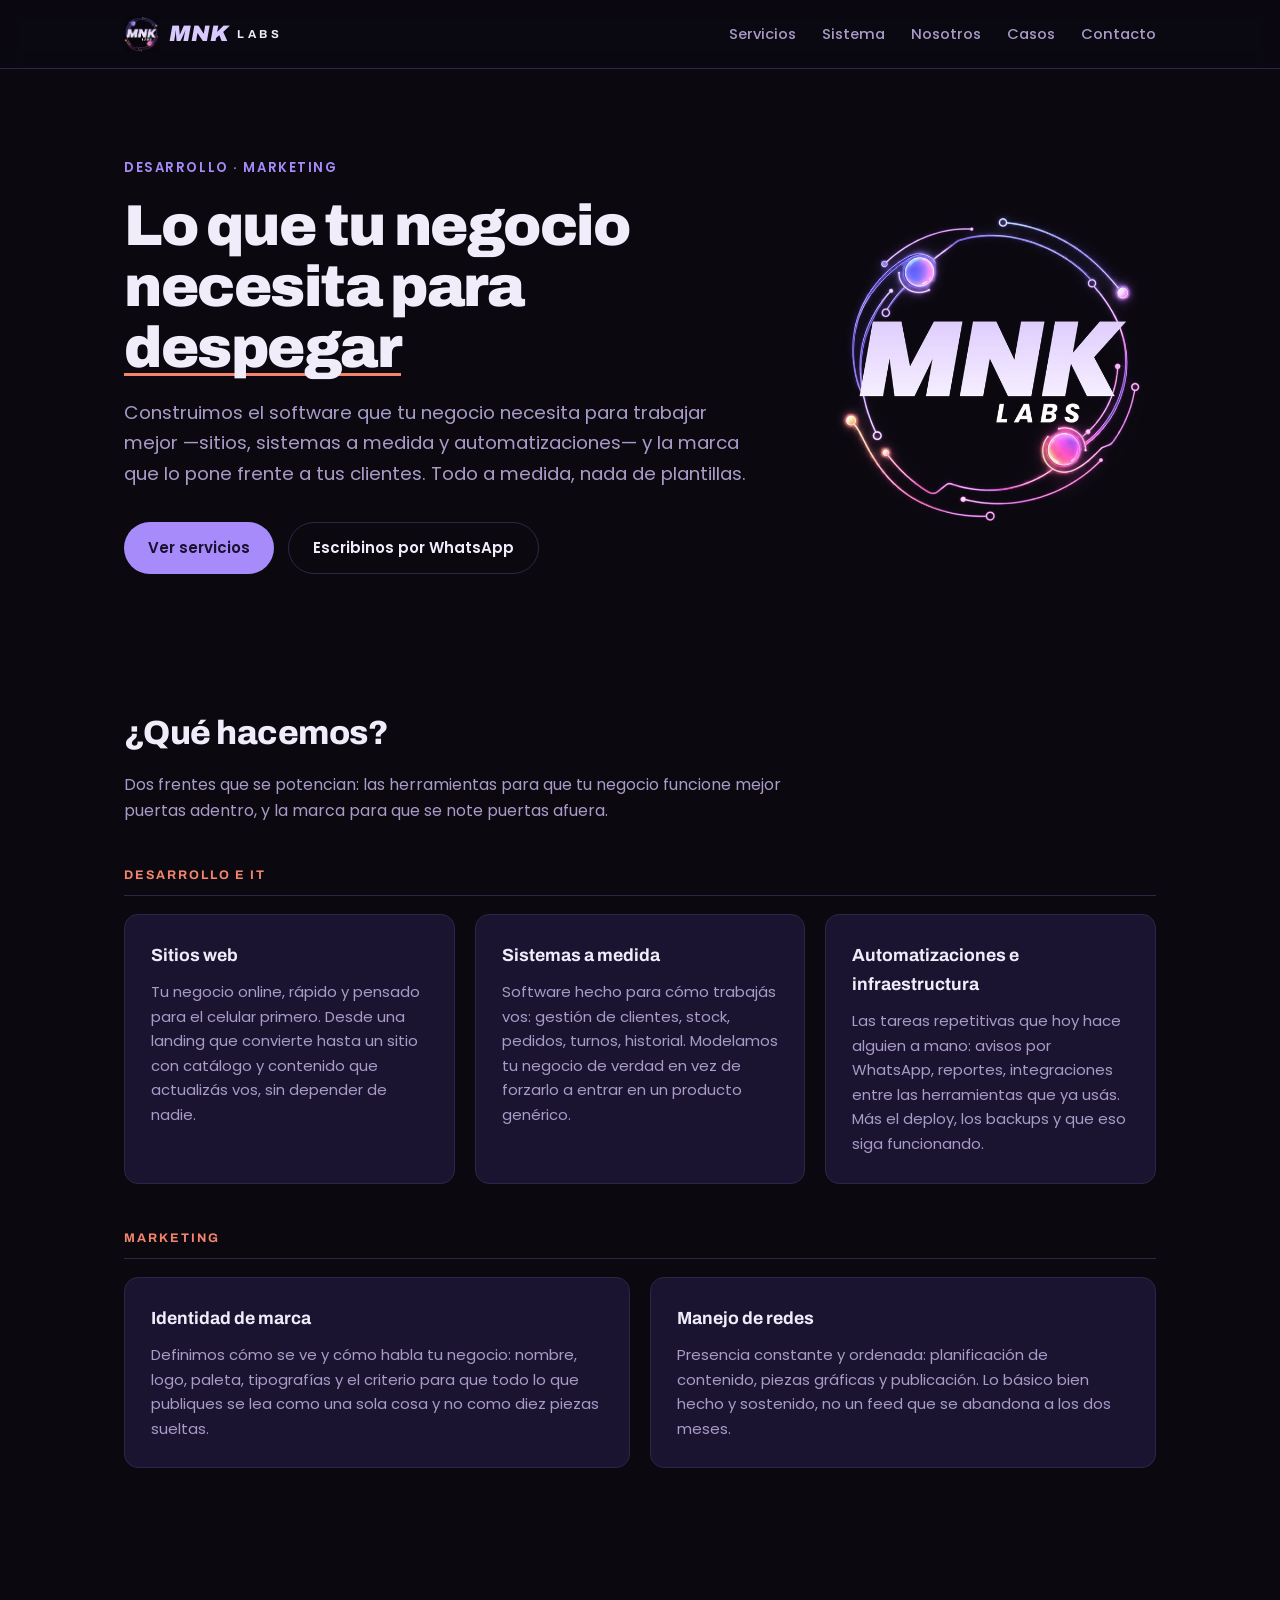
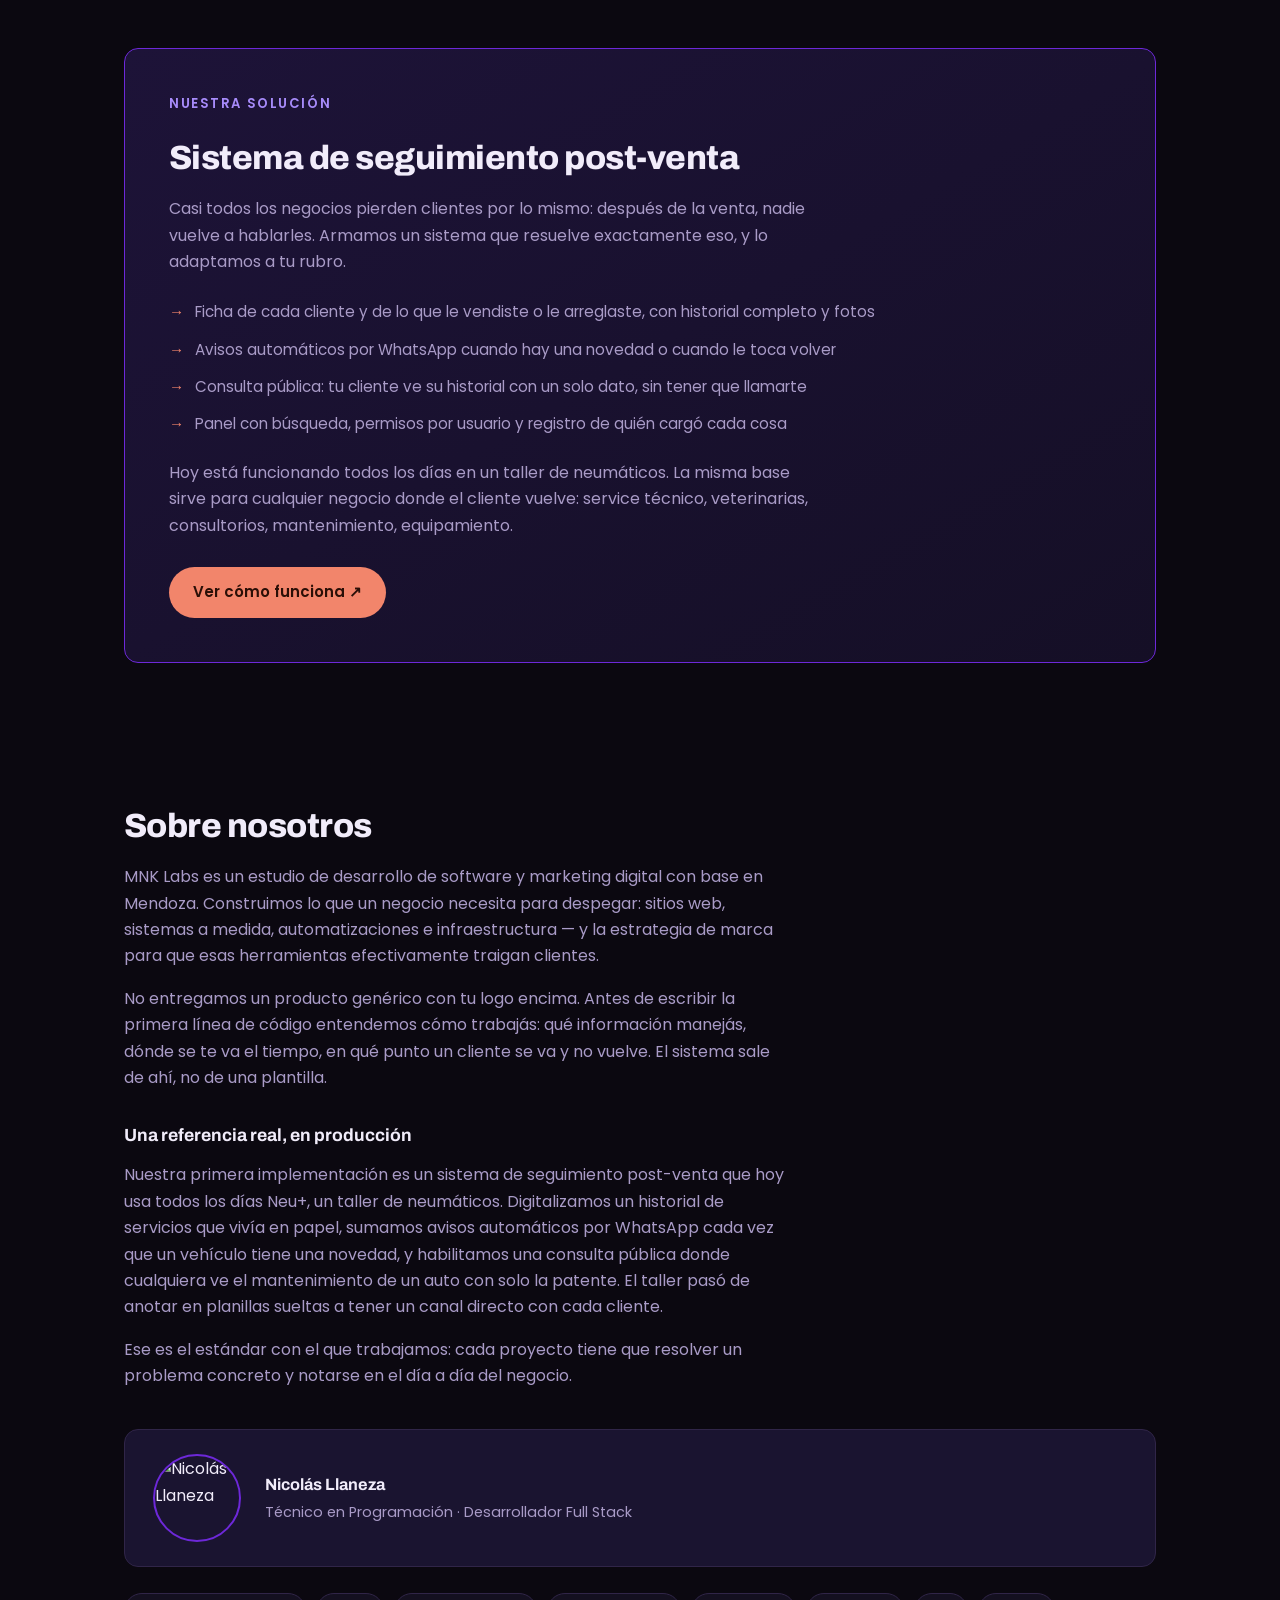
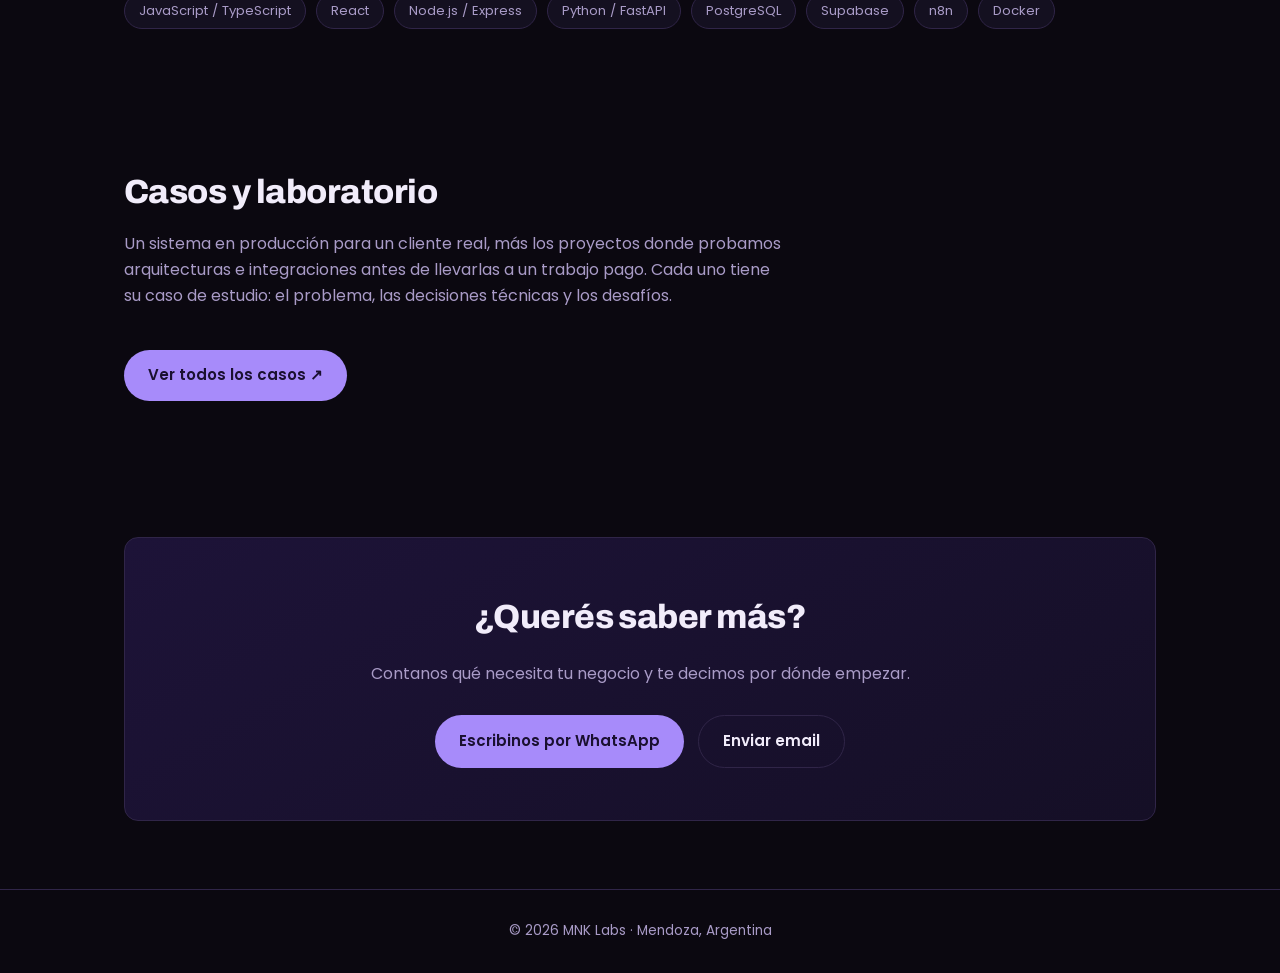
==== commit 9fcd7919: "Add MNK Labs logo to nav, hero and favicon The uploaded logo is neon artwork on a solid black backgr" ====
--- a/index.html
+++ b/index.html
@@ -5,6 +5,7 @@
 <meta name="viewport" content="width=device-width, initial-scale=1.0">
 <title>MNK Labs — Software y marketing para tu negocio</title>
 <meta name="description" content="MNK Labs: desarrollo de sitios web, sistemas a medida, automatizaciones e identidad de marca. Estudio de software y marketing en Mendoza.">
+<link rel="icon" type="image/png" href="assets/favicon.png">
 <link rel="preconnect" href="https://fonts.googleapis.com">
 <link rel="preconnect" href="https://fonts.gstatic.com" crossorigin>
 <link href="https://fonts.googleapis.com/css2?family=Archivo:ital,wght@0,400..900;1,400..900&family=Poppins:wght@400;500;600;700&display=swap" rel="stylesheet">
@@ -15,10 +16,10 @@
 <header>
   <div class="wrap">
     <nav>
-      <a class="logo" href="#top"><span class="logo-mnk">MNK</span><span class="logo-labs">LABS</span></a>
+      <a class="logo" href="#top"><img class="logo-mark" src="assets/logo-web.jpg" alt=""><span class="logo-mnk">MNK</span><span class="logo-labs">LABS</span></a>
       <ul class="nav-links">
         <li><a href="#servicios">Servicios</a></li>
-        <li><a href="#sistema">Sistema post-venta</a></li>
+        <li><a href="#sistema">Sistema</a></li>
         <li><a href="#nosotros">Nosotros</a></li>
         <li><a href="proyectos/">Casos</a></li>
         <li><a href="#contacto">Contacto</a></li>
@@ -31,16 +32,21 @@
   <div class="wrap">
 
     <section class="hero" id="top">
-      <div class="eyebrow">Desarrollo · Marketing</div>
-      <h1>Lo que tu negocio<br>necesita para <span class="underline">despegar</span></h1>
-      <p class="lead">
-        Construimos el software que tu negocio necesita para trabajar mejor —sitios,
-        sistemas a medida y automatizaciones— y la marca que lo pone frente a tus clientes.
-        Todo a medida, nada de plantillas.
-      </p>
-      <div class="btn-row">
-        <a class="btn btn-primary" href="#servicios">Ver servicios</a>
-        <a class="btn btn-ghost" href="https://wa.me/5492613075850" target="_blank" rel="noopener">Escribinos por WhatsApp</a>
+      <div class="hero-inner">
+        <div class="hero-text">
+          <div class="eyebrow">Desarrollo · Marketing</div>
+          <h1>Lo que tu negocio<br>necesita para <span class="underline">despegar</span></h1>
+          <p class="lead">
+            Construimos el software que tu negocio necesita para trabajar mejor —sitios,
+            sistemas a medida y automatizaciones— y la marca que lo pone frente a tus
+            clientes. Todo a medida, nada de plantillas.
+          </p>
+          <div class="btn-row">
+            <a class="btn btn-primary" href="#servicios">Ver servicios</a>
+            <a class="btn btn-ghost" href="https://wa.me/5492613075850" target="_blank" rel="noopener">Escribinos por WhatsApp</a>
+          </div>
+        </div>
+        <img class="hero-logo" src="assets/logo-web.jpg" alt="MNK Labs">
       </div>
     </section>
 
--- a/assets/style.css
+++ b/assets/style.css
@@ -51,10 +51,19 @@
 /* --- Marca --------------------------------------------------------------- */
 .logo {
   display: inline-flex;
-  align-items: baseline;
-  gap: 7px;
+  align-items: center;
+  gap: 9px;
   text-decoration: none;
   font-family: var(--font-display);
+}
+
+/* El logo es arte neón sobre negro: screen funde el negro con el fondo */
+.logo-mark {
+  width: 36px;
+  height: 36px;
+  object-fit: contain;
+  mix-blend-mode: screen;
+  flex-shrink: 0;
 }
 .logo-mnk {
   font-weight: 900;
@@ -91,11 +100,14 @@
 
 .nav-links {
   display: flex;
-  gap: 26px;
+  flex-wrap: wrap;
+  gap: 10px 26px;
   list-style: none;
   margin: 0;
   padding: 0;
 }
+
+.nav-links li { white-space: nowrap; }
 
 .nav-links a {
   text-decoration: none;
@@ -186,6 +198,22 @@
 /* --- Hero ---------------------------------------------------------------- */
 .hero { padding: 88px 0 64px; }
 
+.hero-inner {
+  display: flex;
+  align-items: center;
+  gap: 48px;
+}
+
+.hero-text { flex: 1; min-width: 0; }
+
+.hero-logo {
+  flex-shrink: 0;
+  width: 320px;
+  height: 320px;
+  object-fit: contain;
+  mix-blend-mode: screen;
+}
+
 .hero .lead {
   color: var(--text-dim);
   font-size: 1.16rem;
@@ -509,6 +537,11 @@
 .pager a:hover { color: var(--accent); }
 
 /* --- Responsive ---------------------------------------------------------- */
+@media (max-width: 900px) {
+  .hero-inner { flex-direction: column-reverse; gap: 24px; }
+  .hero-logo { width: 200px; height: 200px; }
+}
+
 @media (max-width: 760px) {
   .card-featured { flex-direction: column; gap: 0; }
   .featured-media { width: 100%; }
